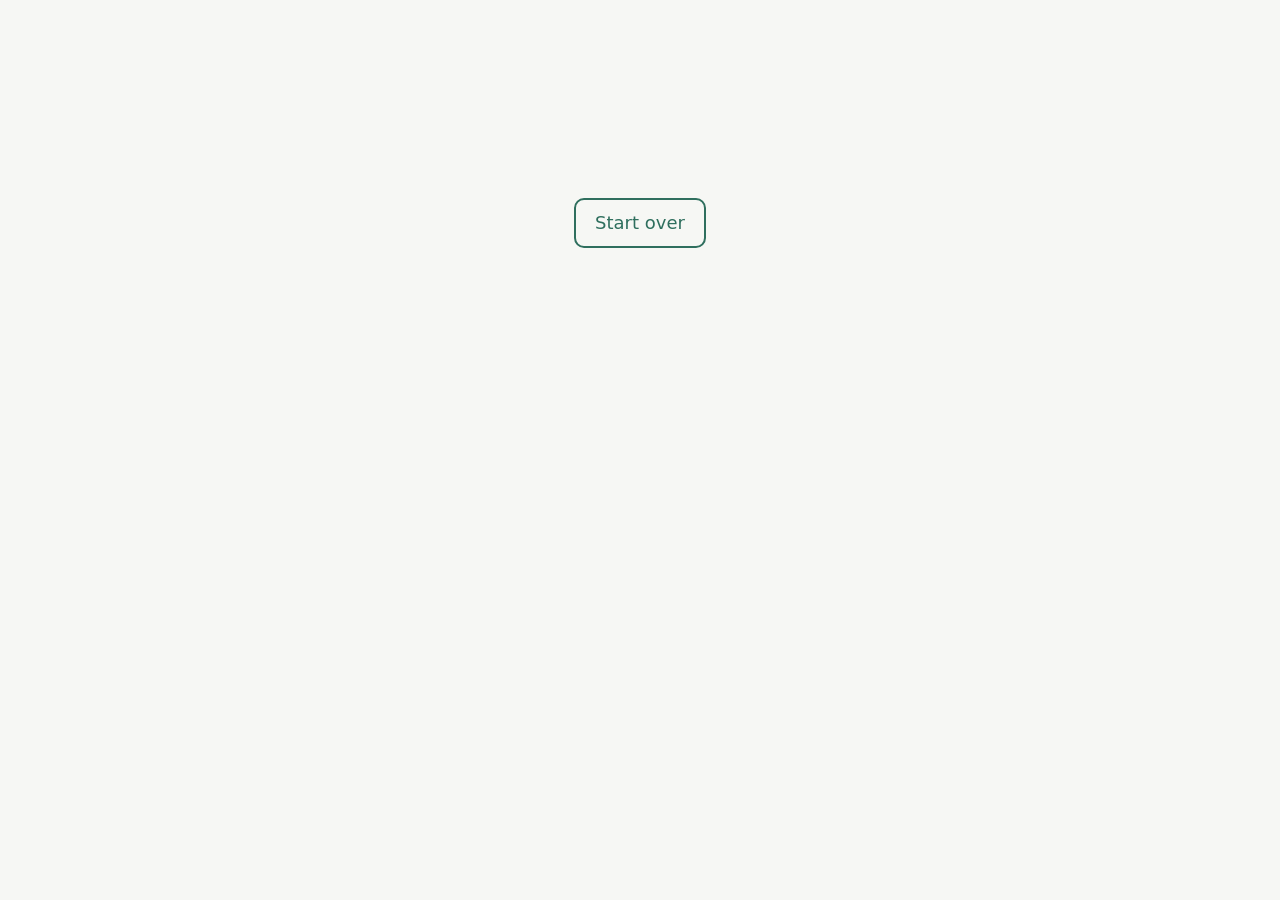
==== index.html @ 57777502 "Initial commit" ====
<!doctype html>
<html lang="en">
<head>
  <meta charset="utf-8">
  <meta name="viewport" content="width=device-width, initial-scale=1">
  <title>My game</title>
  <link rel="stylesheet" href="style.css">
</head>
<body>
  <main>
    <p class="level" id="level"></p>
    <p class="question" id="question" aria-live="polite"></p>
    <div class="answers" id="answers"></div>
    <p class="feedback" id="feedback" role="status"></p>
    <button type="button" class="quiet" id="restart" data-t="start_over">Start over</button>
    <p class="where" id="where"></p>
  </main>
  <!-- edugame-config.js and edugame.js are made by "edugame build"; keep these two lines. -->
  <script src="edugame-config.js"></script>
  <script src="edugame.js"></script>
  <script src="game.js"></script>
</body>
</html>
---- style.css ----
:root { --bg: #f6f7f4; --text: #1f2a24; --muted: #5d6a62; --accent: #2f6f5e; --line: #cfd8d2; }
:root[data-theme=dark] { --bg: #141a17; --text: #e7eee9; --muted: #a5b3aa; --accent: #6cc1a6; --line: #34413a; }
* { box-sizing: border-box; }
body { margin: 0; min-height: 100vh; font: 18px/1.5 system-ui, sans-serif; background: var(--bg); color: var(--text); }
main { max-width: 32rem; margin: 0 auto; padding: 1.5rem 1rem; text-align: center; }
h1 { font-size: 1.6rem; margin: 0 0 .5rem; }
.level, .where { color: var(--muted); }
.where { font-size: .85rem; margin-top: 2rem; }
.question { font-size: 1.8rem; font-weight: 600; min-height: 2.5rem; }
.answers { display: flex; justify-content: center; gap: .75rem; flex-wrap: wrap; }
button { font: inherit; padding: .6rem 1.2rem; min-width: 4rem; border-radius: 10px; border: 2px solid var(--accent); background: var(--accent); color: #fff; cursor: pointer; }
button.quiet { background: transparent; color: var(--accent); margin-top: 1rem; }
.feedback { min-height: 1.5rem; }
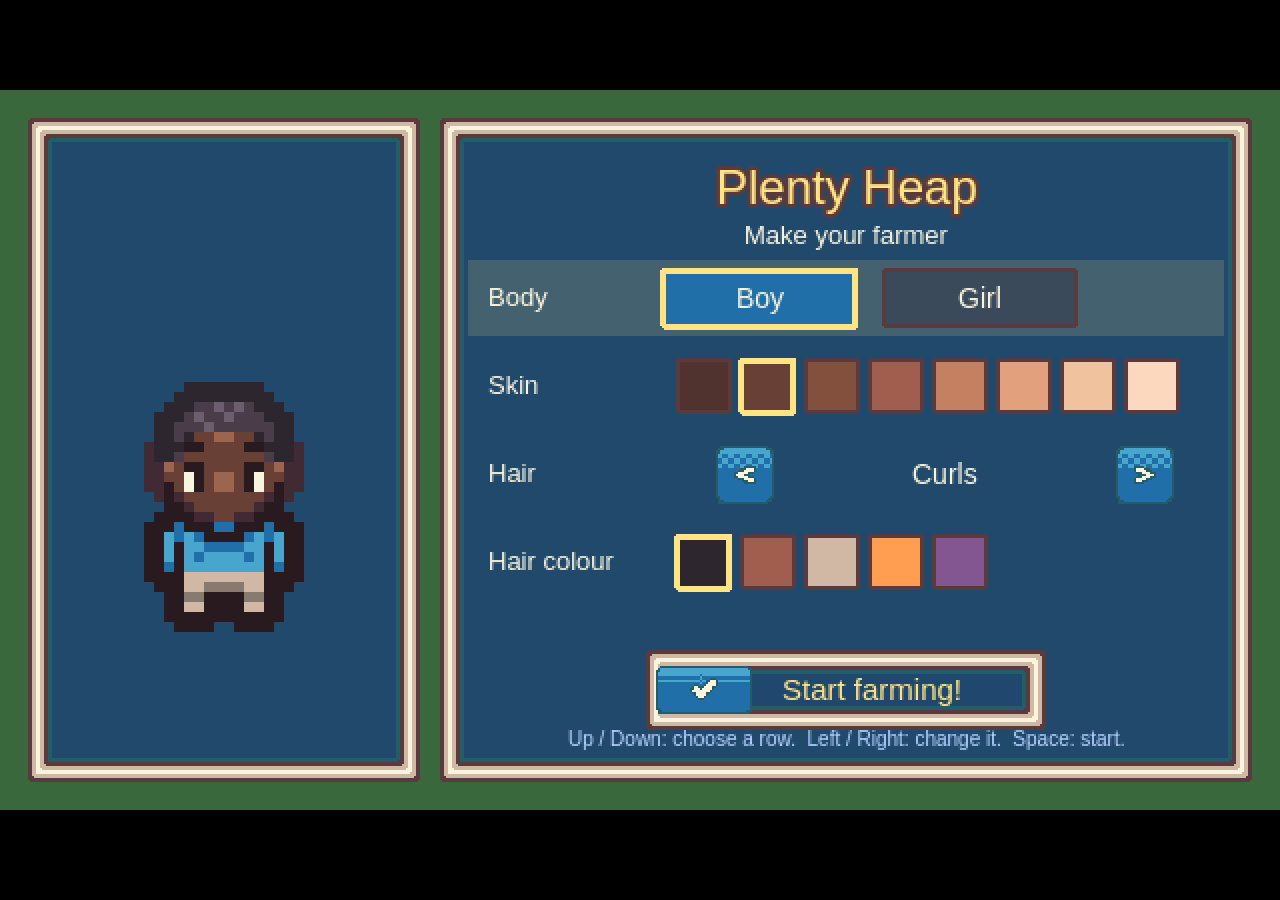
==== commit 7efda6d7: "Import the Plenty Heap game and set it up as a Saved Game Brings the existing game (Phaser 3, maps, " ====
--- a/index.html
+++ b/index.html
@@ -1,23 +1,76 @@
-<!doctype html>
+<!DOCTYPE html>
 <html lang="en">
 <head>
   <meta charset="utf-8">
-  <meta name="viewport" content="width=device-width, initial-scale=1">
-  <title>My game</title>
-  <link rel="stylesheet" href="style.css">
+  <meta name="viewport" content="width=device-width, initial-scale=1, maximum-scale=1, user-scalable=no">
+  <title>Plenty Heap</title>
+  <link rel="icon" href="data:,">
+  <style>
+    html, body { margin: 0; padding: 0; height: 100%; background: #000; overflow: hidden; }
+    /* touch-action: none stops the browser scrolling or zooming during play */
+    #game { width: 100%; height: 100%; touch-action: none; }
+    canvas { image-rendering: pixelated; image-rendering: crisp-edges; }
+  </style>
 </head>
 <body>
-  <main>
-    <p class="level" id="level"></p>
-    <p class="question" id="question" aria-live="polite"></p>
-    <div class="answers" id="answers"></div>
-    <p class="feedback" id="feedback" role="status"></p>
-    <button type="button" class="quiet" id="restart" data-t="start_over">Start over</button>
-    <p class="where" id="where"></p>
-  </main>
-  <!-- edugame-config.js and edugame.js are made by "edugame build"; keep these two lines. -->
+  <div id="game"></div>
+
+  <!--
+    LOAD ORDER MATTERS. Each file adds itself to the global FarmSim object.
+    When you add a file (e.g. a new map), add a <script> tag here.
+  -->
+
+  <!-- EduGame Kit's save helper. edugame-config.js and edugame.js are made by
+       "edugame build" / "edugame preview"; keep these two lines. -->
   <script src="edugame-config.js"></script>
   <script src="edugame.js"></script>
-  <script src="game.js"></script>
+
+  <!-- Engine: Phaser 3.90.0 -->
+  <script src="lib/phaser.min.js"></script>
+
+  <!-- Setup -->
+  <script src="src/namespace.js"></script>
+  <script src="src/config.js"></script>
+
+  <!-- Core helpers (no Phaser needed) -->
+  <script src="src/core/bitpack.js"></script>
+  <script src="src/core/rng.js"></script>
+
+  <!-- Game data -->
+  <script src="src/data/registry.js"></script>
+  <script src="src/data/tiles.js"></script>
+  <script src="src/data/crops.js"></script>
+  <script src="src/data/items.js"></script>
+  <script src="src/data/npcs.js"></script>
+  <script src="src/data/flags.js"></script>
+  <script src="src/data/currencies.js"></script>
+  <script src="src/data/appearance.js"></script>
+  <script src="src/data/areas.js"></script>
+  <script src="src/data/strings.js"></script>
+
+  <!-- Maps (generated from maps-src/*.tmj by tools/build-maps.js) -->
+  <script src="src/data/maps/house.js"></script>
+  <script src="src/data/maps/farm.js"></script>
+  <script src="src/data/maps/village.js"></script>
+
+  <!-- Game rules and saving (no Phaser needed) -->
+  <script src="src/core/gameState.js"></script>
+  <script src="src/core/farming.js"></script>
+  <script src="src/core/day.js"></script>
+  <script src="src/core/saveCodec.js"></script>
+  <script src="src/core/storage.js"></script>
+  <script src="src/core/session.js"></script>
+  <script src="src/core/charRecolor.js"></script>
+
+  <!-- Phaser scenes and the art helpers they use -->
+  <script src="src/scenes/UIArt.js"></script>
+  <script src="src/scenes/CharacterArt.js"></script>
+  <script src="src/scenes/BootScene.js"></script>
+  <script src="src/scenes/CreateScene.js"></script>
+  <script src="src/scenes/WorldScene.js"></script>
+  <script src="src/scenes/UIScene.js"></script>
+
+  <!-- Start -->
+  <script src="src/main.js"></script>
 </body>
 </html>
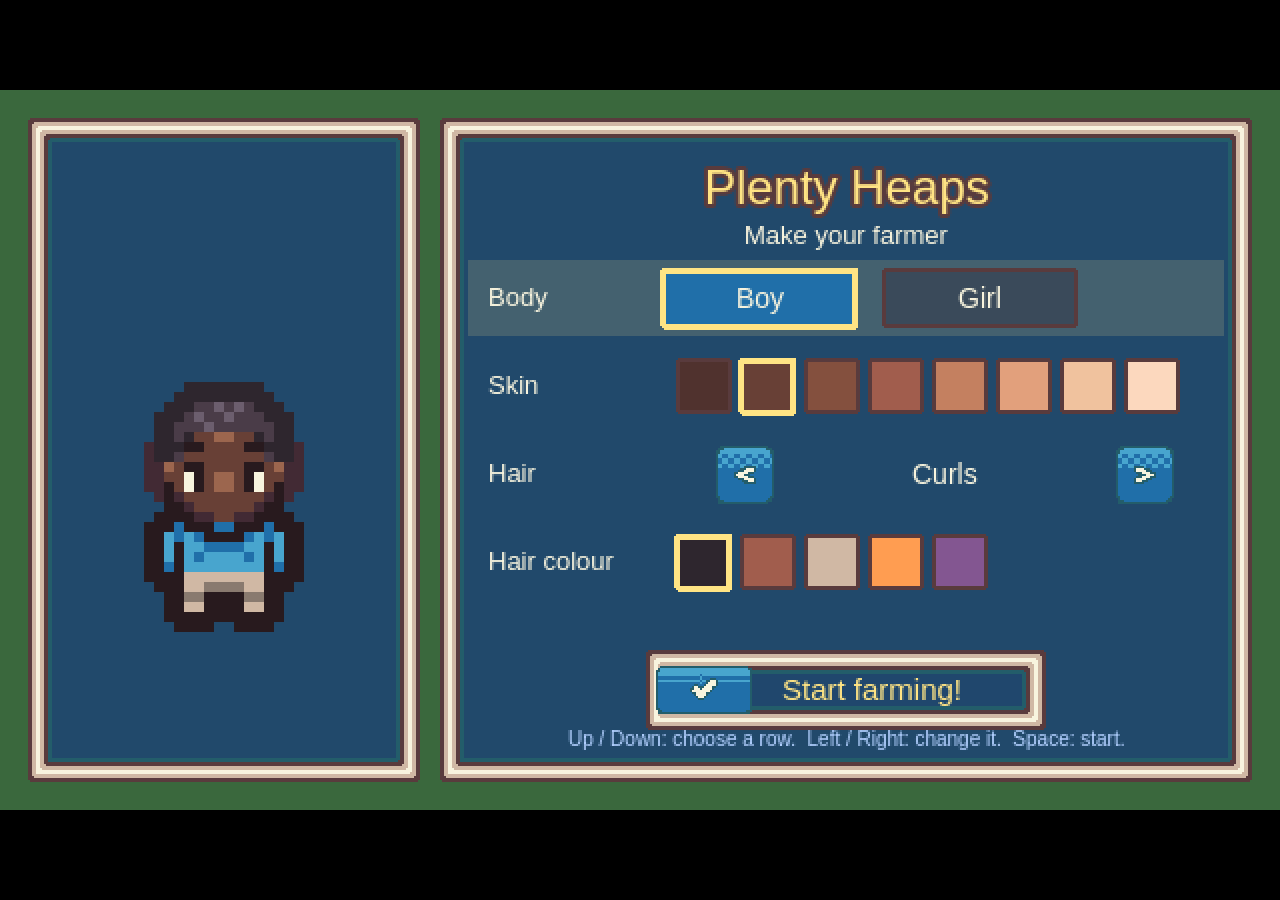
==== commit 11e49b13: "Rename to Plenty Heaps, and play the game in a real Kolibri in CI - The game is now "Plenty Heaps" e" ====
--- a/index.html
+++ b/index.html
@@ -3,7 +3,7 @@
 <head>
   <meta charset="utf-8">
   <meta name="viewport" content="width=device-width, initial-scale=1, maximum-scale=1, user-scalable=no">
-  <title>Plenty Heap</title>
+  <title>Plenty Heaps</title>
   <link rel="icon" href="data:,">
   <style>
     html, body { margin: 0; padding: 0; height: 100%; background: #000; overflow: hidden; }
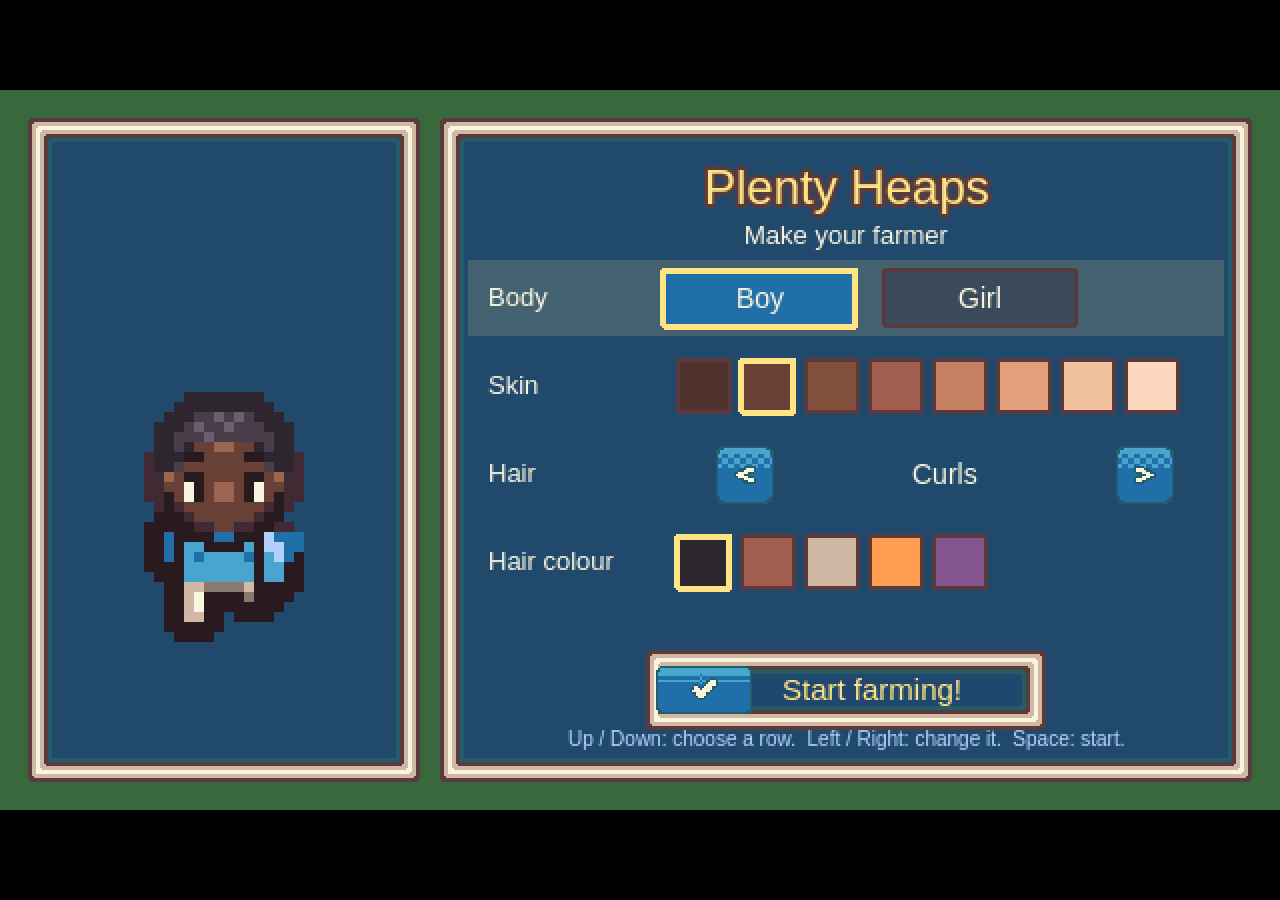
==== commit c691cf38: "A map maker: edit maps, collision and links between maps, with rooms for buildings - tools/map_maker" ====
--- a/index.html
+++ b/index.html
@@ -10,6 +10,16 @@
     /* touch-action: none stops the browser scrolling or zooming during play */
     #game { width: 100%; height: 100%; touch-action: none; }
     canvas { image-rendering: pixelated; image-rendering: crisp-edges; }
+    /* The message when a saved farm can't be loaded (src/ui/saveProblem.js) */
+    #save-problem { position: fixed; inset: 0; z-index: 10; display: flex; align-items: center;
+      justify-content: center; padding: 16px; background: rgba(0, 0, 0, 0.6); font: 16px/1.4 sans-serif; }
+    #save-problem > div { max-width: 26rem; padding: 16px 20px; border: 3px solid #e8c170;
+      border-radius: 6px; background: #3b2a1e; color: #fff6e0; }
+    #save-problem h2 { margin: 0 0 8px; font-size: 20px; }
+    #save-problem .buttons { display: flex; flex-wrap: wrap; gap: 8px; margin-top: 12px; }
+    #save-problem button { padding: 10px 14px; font: inherit; border: 2px solid #e8c170;
+      border-radius: 4px; background: #5a4130; color: inherit; cursor: pointer; }
+    #save-problem button.primary { background: #3a683d; }
   </style>
 </head>
 <body>
@@ -17,7 +27,8 @@
 
   <!--
     LOAD ORDER MATTERS. Each file adds itself to the global FarmSim object.
-    When you add a file (e.g. a new map), add a <script> tag here.
+    When you add a code file, add a <script> tag here. (Maps are all in
+    src/data/maps.js, which the map maker builds.)
   -->
 
   <!-- EduGame Kit's save helper. edugame-config.js and edugame.js are made by
@@ -45,13 +56,10 @@
   <script src="src/data/flags.js"></script>
   <script src="src/data/currencies.js"></script>
   <script src="src/data/appearance.js"></script>
+  <!-- Every map and the list of areas (built by the map maker: tools/map_maker.py) -->
+  <script src="src/data/maps.js"></script>
   <script src="src/data/areas.js"></script>
   <script src="src/data/strings.js"></script>
-
-  <!-- Maps (generated from maps-src/*.tmj by tools/build-maps.js) -->
-  <script src="src/data/maps/house.js"></script>
-  <script src="src/data/maps/farm.js"></script>
-  <script src="src/data/maps/village.js"></script>
 
   <!-- Game rules and saving (no Phaser needed) -->
   <script src="src/core/gameState.js"></script>
@@ -61,6 +69,7 @@
   <script src="src/core/storage.js"></script>
   <script src="src/core/session.js"></script>
   <script src="src/core/charRecolor.js"></script>
+  <script src="src/ui/saveProblem.js"></script>
 
   <!-- Phaser scenes and the art helpers they use -->
   <script src="src/scenes/UIArt.js"></script>
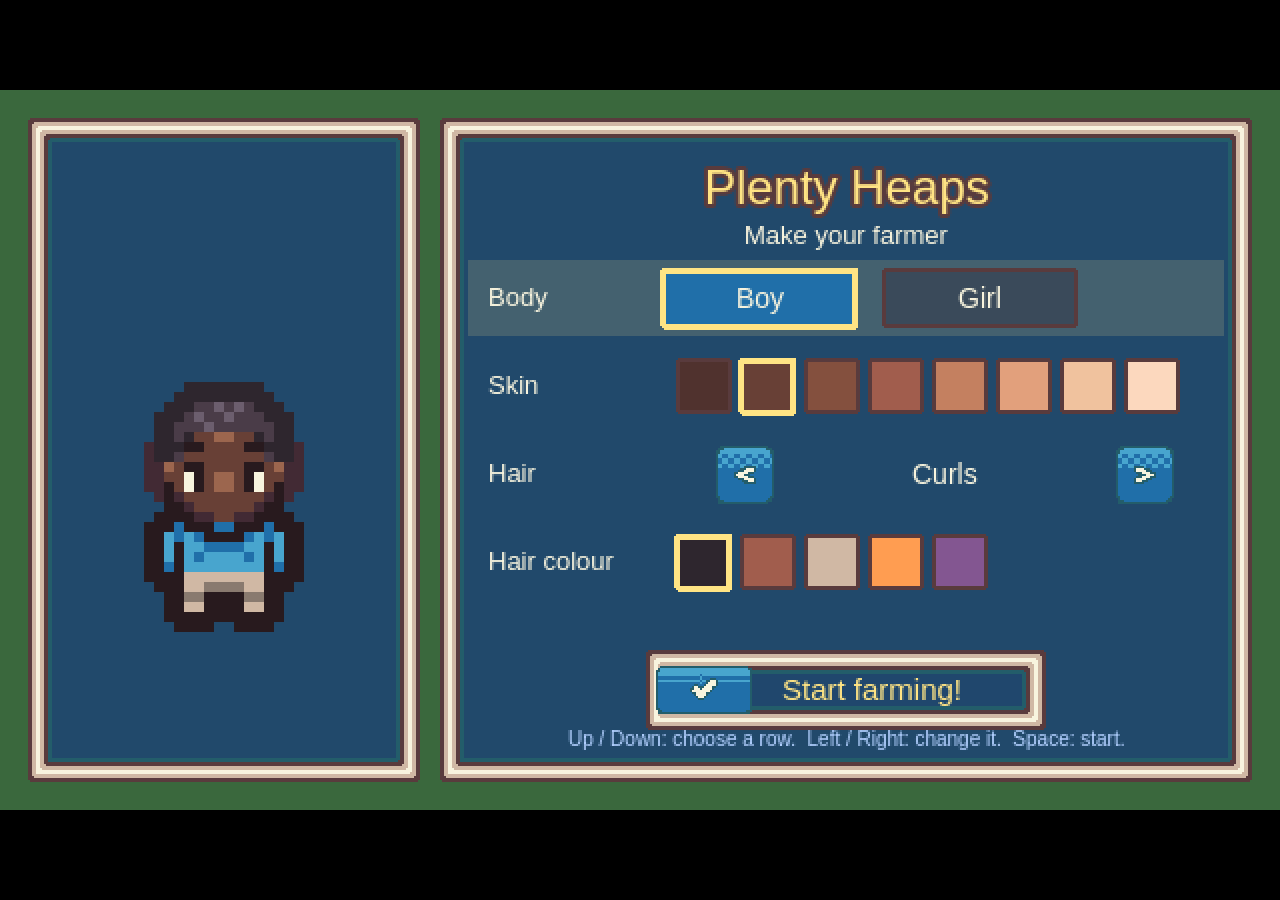
==== commit 3b40e450: "Four seasons, rain spells, sun, moon and tides; the map maker's tile list The game: - Four seasons o" ====
--- a/index.html
+++ b/index.html
@@ -46,6 +46,7 @@
   <!-- Core helpers (no Phaser needed) -->
   <script src="src/core/bitpack.js"></script>
   <script src="src/core/rng.js"></script>
+  <script src="src/core/calendar.js"></script>
 
   <!-- Game data -->
   <script src="src/data/registry.js"></script>
@@ -62,6 +63,9 @@
   <script src="src/data/strings.js"></script>
 
   <!-- Game rules and saving (no Phaser needed) -->
+  <script src="src/core/weather.js"></script>
+  <script src="src/core/sky.js"></script>
+  <script src="src/core/mapView.js"></script>
   <script src="src/core/gameState.js"></script>
   <script src="src/core/farming.js"></script>
   <script src="src/core/day.js"></script>
@@ -73,6 +77,7 @@
 
   <!-- Phaser scenes and the art helpers they use -->
   <script src="src/scenes/UIArt.js"></script>
+  <script src="src/scenes/TileArt.js"></script>
   <script src="src/scenes/CharacterArt.js"></script>
   <script src="src/scenes/BootScene.js"></script>
   <script src="src/scenes/CreateScene.js"></script>
